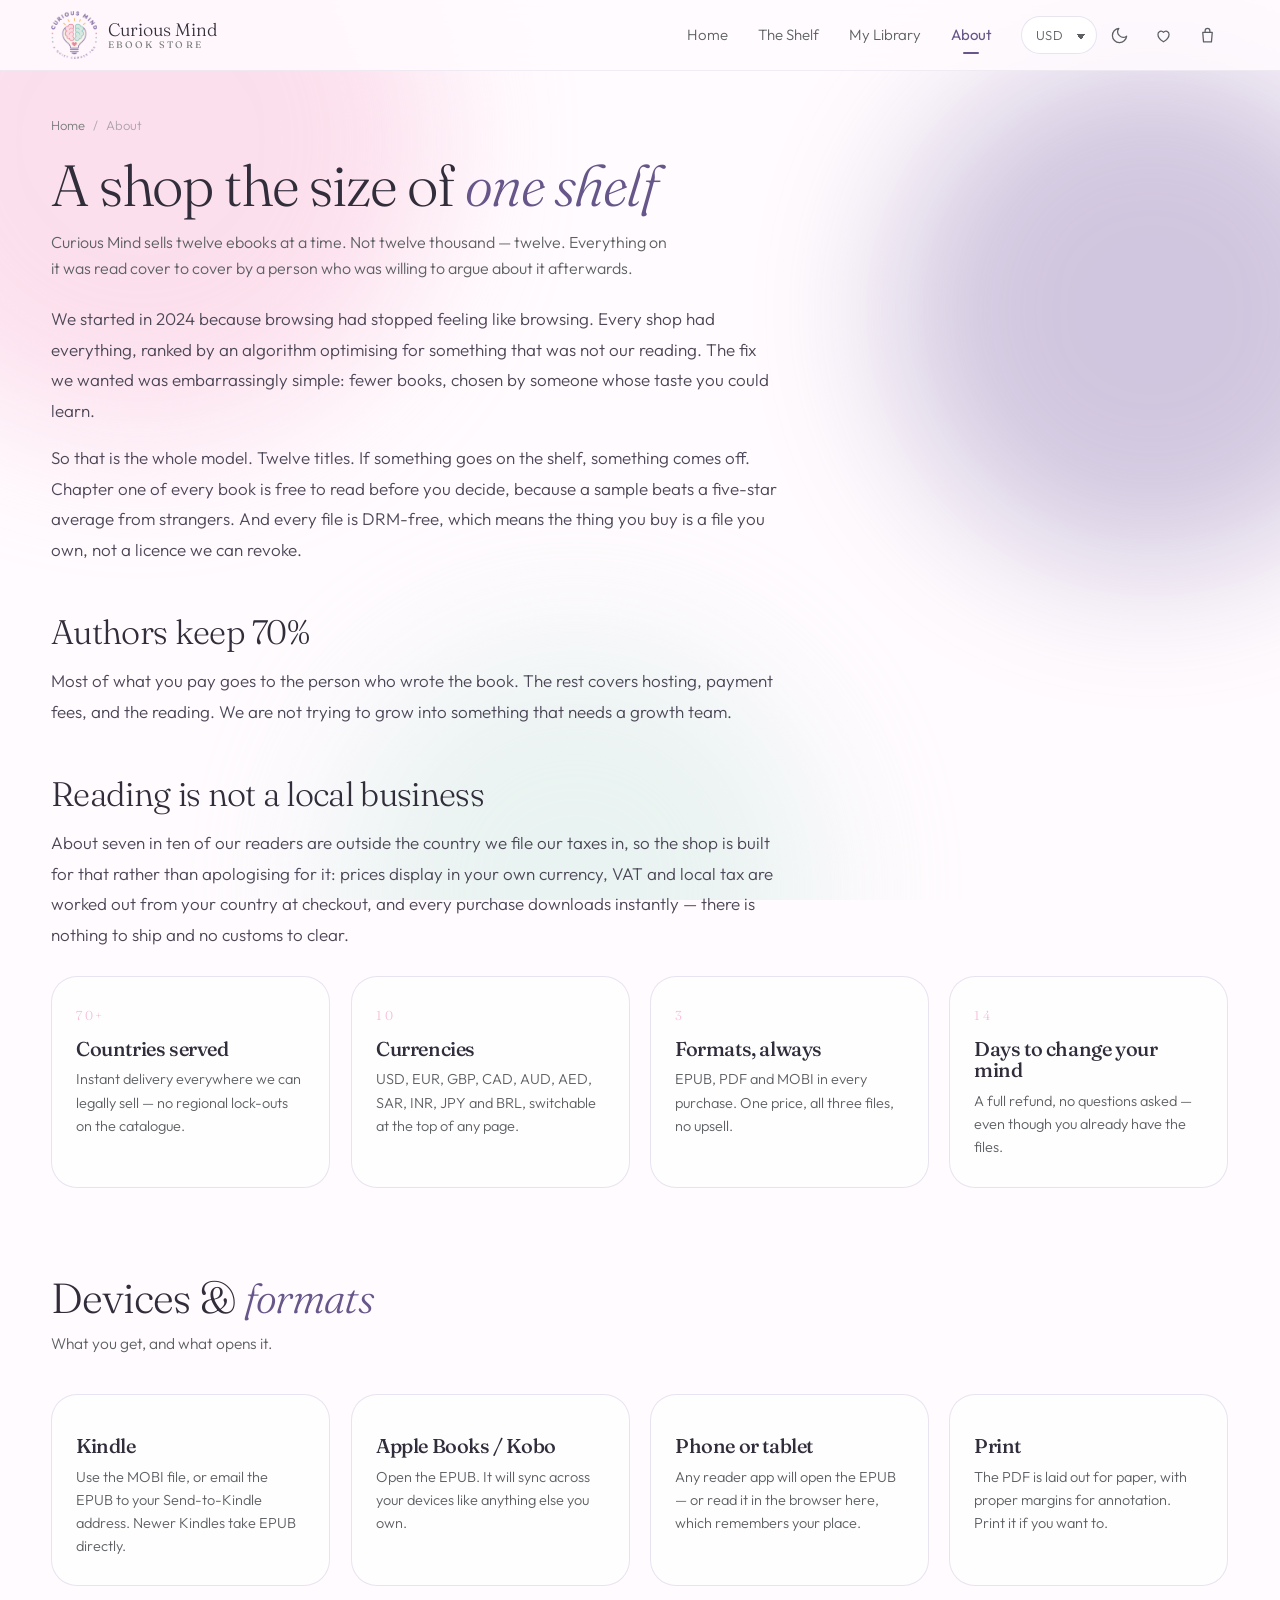
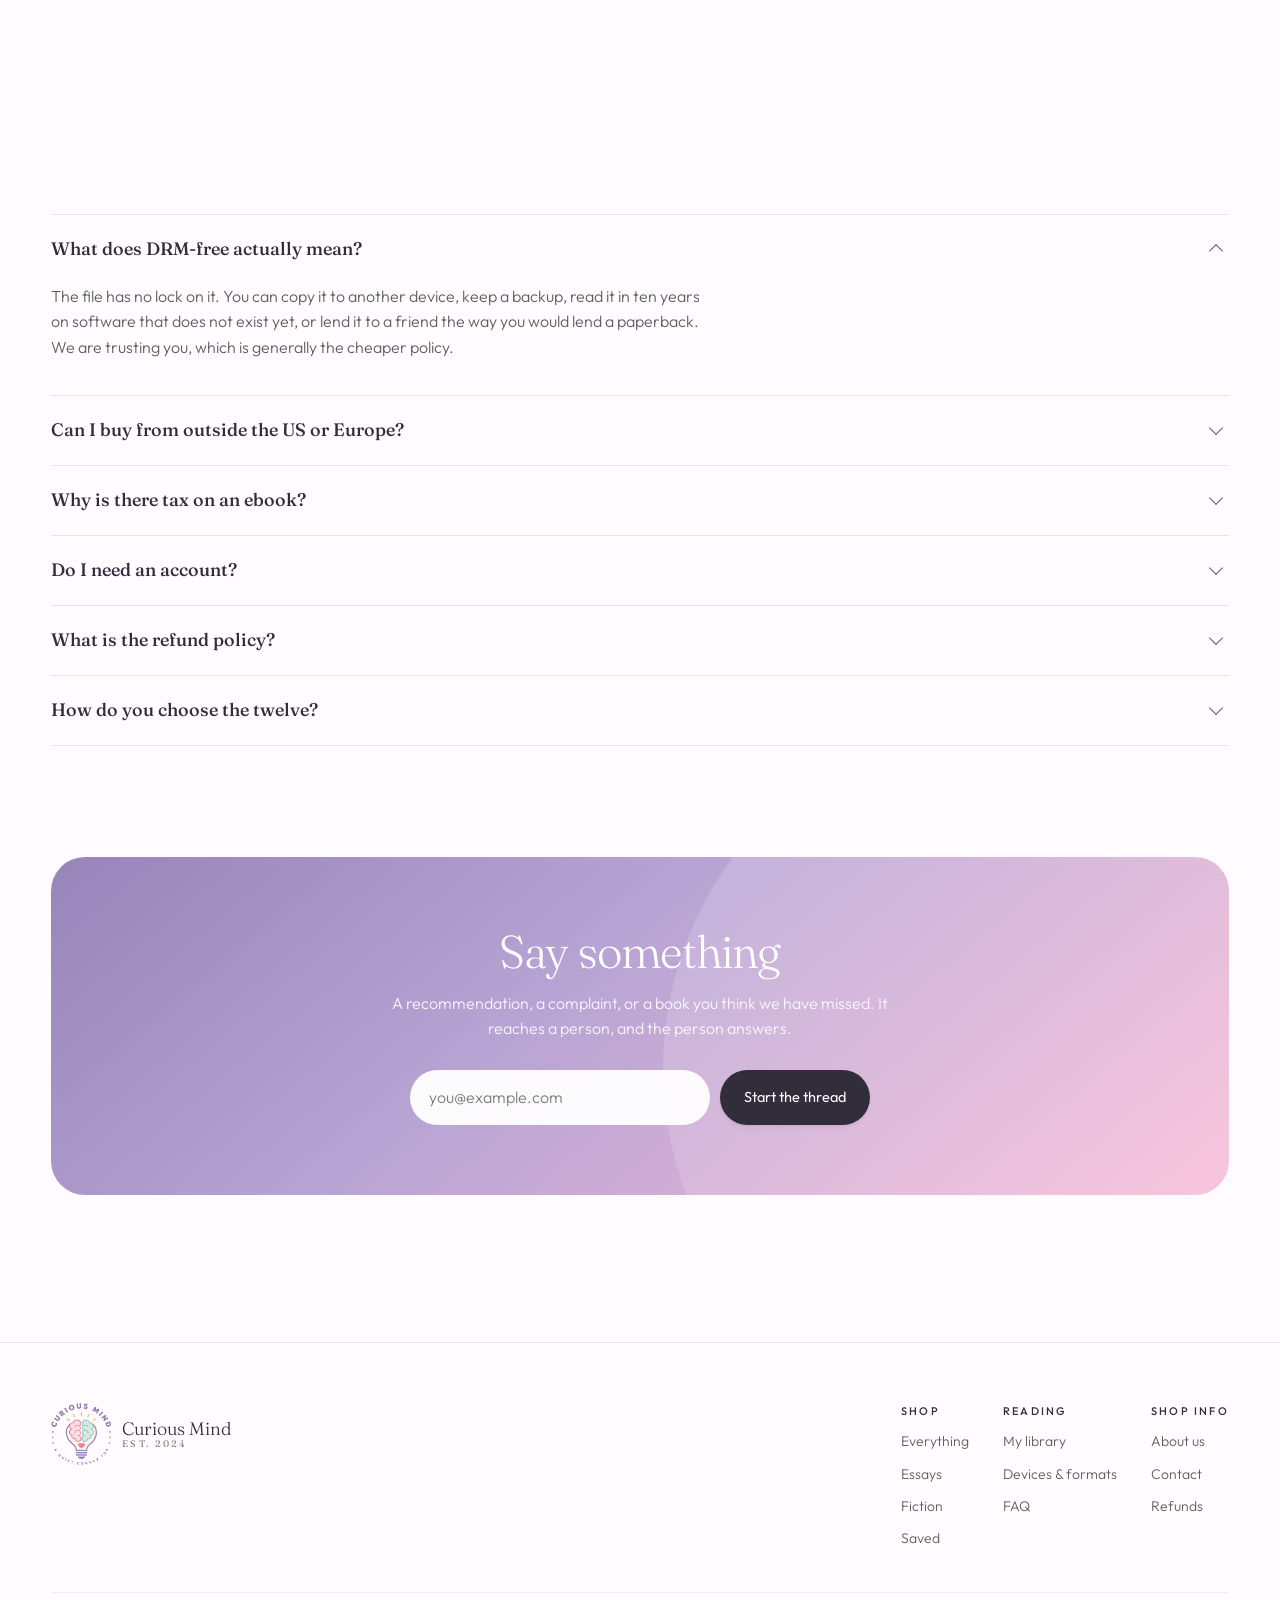
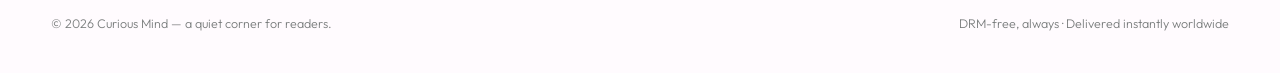
==== about.html @ 765f00ed "Curious Mind — static multi-page ebook store Home 3D hero slider, catalogue with search/filter/sort," ====
<!doctype html>
<html lang="en">
<head>
<meta charset="utf-8">
<meta name="viewport" content="width=device-width, initial-scale=1">
<title>About — Curious Mind</title>
<meta name="description" content="A small ebook shop with strong opinions, shipping DRM-free books to readers in 70+ countries.">
<link rel="icon" href="assets/favicon.ico">
<link rel="preconnect" href="https://fonts.googleapis.com">
<link rel="preconnect" href="https://fonts.gstatic.com" crossorigin>
<link href="https://fonts.googleapis.com/css2?family=Fraunces:ital,opsz,wght@0,9..144,300;0,9..144,500;0,9..144,700;1,9..144,300;1,9..144,500&family=Outfit:wght@300;400;500;600&display=swap" rel="stylesheet">
<link rel="stylesheet" href="assets/site.css">
<link rel="stylesheet" href="assets/pages.css">
</head>
<body>
<a class="skip" href="#main">Skip to content</a>

<main id="main" class="shell">
  <div class="pagehead">
    <nav class="crumbs" aria-label="Breadcrumb"><a href="index.html">Home</a><span>/</span><span aria-current="page">About</span></nav>
    <h1>A shop the size of <em>one shelf</em></h1>
    <p>Curious Mind sells twelve ebooks at a time. Not twelve thousand — twelve. Everything on it was read cover to cover by a person who was willing to argue about it afterwards.</p>
  </div>

  <div class="prose-page reveal">
    <p>We started in 2024 because browsing had stopped feeling like browsing. Every shop had everything, ranked by an algorithm optimising for something that was not our reading. The fix we wanted was embarrassingly simple: fewer books, chosen by someone whose taste you could learn.</p>
    <p>So that is the whole model. Twelve titles. If something goes on the shelf, something comes off. Chapter one of every book is free to read before you decide, because a sample beats a five-star average from strangers. And every file is DRM-free, which means the thing you buy is a file you own, not a licence we can revoke.</p>

    <h2>Authors keep 70%</h2>
    <p>Most of what you pay goes to the person who wrote the book. The rest covers hosting, payment fees, and the reading. We are not trying to grow into something that needs a growth team.</p>

    <h2 id="worldwide">Reading is not a local business</h2>
    <p>About seven in ten of our readers are outside the country we file our taxes in, so the shop is built for that rather than apologising for it: prices display in your own currency, VAT and local tax are worked out from your country at checkout, and every purchase downloads instantly — there is nothing to ship and no customs to clear.</p>
  </div>

  <div class="worldgrid">
    <div class="tile reveal"><div class="n">70+</div><h3>Countries served</h3><p>Instant delivery everywhere we can legally sell — no regional lock-outs on the catalogue.</p></div>
    <div class="tile reveal"><div class="n">10</div><h3>Currencies</h3><p>USD, EUR, GBP, CAD, AUD, AED, SAR, INR, JPY and BRL, switchable at the top of any page.</p></div>
    <div class="tile reveal"><div class="n">3</div><h3>Formats, always</h3><p>EPUB, PDF and MOBI in every purchase. One price, all three files, no upsell.</p></div>
    <div class="tile reveal"><div class="n">14</div><h3>Days to change your mind</h3><p>A full refund, no questions asked — even though you already have the files.</p></div>
  </div>

  <section class="section" id="formats">
    <div class="shead reveal"><div><h2>Devices &amp; <em>formats</em></h2>
      <p>What you get, and what opens it.</p></div></div>
    <div class="grid-tiles">
      <div class="tile reveal"><h3>Kindle</h3><p>Use the MOBI file, or email the EPUB to your Send-to-Kindle address. Newer Kindles take EPUB directly.</p></div>
      <div class="tile reveal"><h3>Apple Books / Kobo</h3><p>Open the EPUB. It will sync across your devices like anything else you own.</p></div>
      <div class="tile reveal"><h3>Phone or tablet</h3><p>Any reader app will open the EPUB — or read it in the browser here, which remembers your place.</p></div>
      <div class="tile reveal"><h3>Print</h3><p>The PDF is laid out for paper, with proper margins for annotation. Print it if you want to.</p></div>
    </div>
  </section>

  <section class="section-sm" id="faq">
    <div class="shead reveal"><div><h2>Questions we actually <em>get</em></h2></div></div>
    <div class="faq reveal">
      <details open><summary>What does DRM-free actually mean?</summary><div class="ans">
        <p>The file has no lock on it. You can copy it to another device, keep a backup, read it in ten years on software that does not exist yet, or lend it to a friend the way you would lend a paperback. We are trusting you, which is generally the cheaper policy.</p></div></details>
      <details><summary>Can I buy from outside the US or Europe?</summary><div class="ans">
        <p>Yes — we sell to readers in more than seventy countries. Choose your country at checkout and the price, the currency and the tax adjust. Cards, PayPal and bank transfer are all accepted, and delivery is instant everywhere because there is nothing physical to send.</p></div></details>
      <details><summary>Why is there tax on an ebook?</summary><div class="ans">
        <p>Most countries treat digital goods as taxable where the buyer lives rather than where the seller does. We show the rate for your country on the summary before you pay, rather than surprising you with it at the end. If you are an EU business with a valid VAT ID you can enter it and the tax is reversed.</p></div></details>
      <details><summary>Do I need an account?</summary><div class="ans">
        <p>No. Your bag, your saved list and your library live in your own browser, and the files are emailed to you. There is no password to forget and no profile for us to lose.</p></div></details>
      <details><summary>What is the refund policy?</summary><div class="ans">
        <p>Fourteen days, no questions, even though you already have the files. If a book was not for you, it was not for you. Write to us and it is done the same week.</p></div></details>
      <details><summary>How do you choose the twelve?</summary><div class="ans">
        <p>One question: does it still move six months later, without the mood you were in when you found it? Most books do not survive that. The ones that do go on the shelf until something better arrives.</p></div></details>
    </div>
  </section>

  <section class="section-sm" id="contact">
    <div class="cta-band reveal">
      <span class="orb" aria-hidden="true"></span>
      <h2>Say something</h2>
      <p>A recommendation, a complaint, or a book you think we have missed. It reaches a person, and the person answers.</p>
      <form class="inline-form" id="contactForm" novalidate>
        <label class="sr" for="c-email">Your email</label>
        <input class="input" id="c-email" type="email" placeholder="you@example.com" required>
        <button class="btn btn-primary" type="submit">Start the thread</button>
      </form>
    </div>
  </section>
</main>

<script src="assets/data.js"></script>
<script src="assets/app.js"></script>
<script>
CM.boot(function(){
  CM.$("#contactForm").addEventListener("submit",function(e){
    e.preventDefault();
    var i=CM.$("#c-email");
    if(!i.checkValidity()){ i.classList.add("bad"); i.focus(); return; }
    i.classList.remove("bad");
    var b=this.querySelector("button");
    b.textContent="We'll reply ✦"; b.disabled=true; i.disabled=true;
    CM.toast("Thanks — we answer everything within two working days.");
  });
});
</script>
</body>
</html>
---- assets/site.css ----
/* ==========================================================================
   Curious Mind — design system
   Palette: #9785B9 #F8BBD7 #BDBDBD #FFFBFE #7A7D7D
   Text tones are darkened derivatives of the palette so body copy clears
   WCAG AA; the exact palette values carry borders, fills and large type.
   ========================================================================== */

:root{
  /* palette */
  --violet:#9785B9;
  --blush:#F8BBD7;
  --ash:#BDBDBD;
  --paper:#FFFBFE;
  --slate:#7A7D7D;

  /* derived */
  --violet-deep:#66568a;
  --violet-soft:#f1ecf7;
  --blush-soft:#fdf1f6;
  --ink:#312d3b;
  --ink-2:#4c4757;
  --muted:#5d6063;
  --faint:#7A7D7D;
  --surface:#ffffff;
  --surface-2:#faf7fb;
  --line:rgba(151,133,185,.22);
  --line-2:rgba(151,133,185,.14);
  --ok:#3f7f74;
  --warn:#b4603f;

  --shadow-sm:0 1px 2px rgba(49,45,59,.06),0 4px 12px -6px rgba(49,45,59,.14);
  --shadow-md:0 2px 4px rgba(49,45,59,.06),0 18px 36px -20px rgba(49,45,59,.30);
  --shadow-lg:0 3px 6px rgba(49,45,59,.08),0 40px 70px -34px rgba(49,45,59,.44);
  --shadow-cover:0 2px 4px rgba(49,45,59,.10),0 26px 50px -18px rgba(49,45,59,.42);

  --r-xs:8px; --r-sm:12px; --r:18px; --r-lg:26px; --r-xl:34px; --r-pill:999px;
  --ease:cubic-bezier(.22,1,.36,1);
  --ease-out:cubic-bezier(.16,1,.3,1);
  --shell:min(1180px,92vw);
  --header-h:70px;
}

html[data-theme="dark"]{
  --paper:#15131c;
  --surface:#1d1a26;
  --surface-2:#232030;
  --ink:#f3effa;
  --ink-2:#ded7ea;
  --muted:#a8a2b8;
  --faint:#8f8a9c;
  --violet:#b6a4d8;
  --violet-deep:#c9b9e6;
  --violet-soft:#2a2438;
  --blush:#eeaecd;
  --blush-soft:#2f2430;
  --ash:#57525f;
  --line:rgba(182,164,216,.20);
  --line-2:rgba(182,164,216,.12);
  --shadow-sm:0 1px 2px rgba(0,0,0,.4),0 4px 12px -6px rgba(0,0,0,.5);
  --shadow-md:0 2px 4px rgba(0,0,0,.4),0 18px 36px -20px rgba(0,0,0,.7);
  --shadow-lg:0 3px 6px rgba(0,0,0,.45),0 40px 70px -34px rgba(0,0,0,.8);
  --shadow-cover:0 2px 4px rgba(0,0,0,.5),0 26px 50px -18px rgba(0,0,0,.75);
}

/* ---------- base ---------- */
*{box-sizing:border-box}
html,body{margin:0;padding:0}
html{scroll-behavior:smooth}
body{
  background:var(--paper);
  color:var(--ink);
  font-family:'Outfit',system-ui,-apple-system,'Segoe UI',sans-serif;
  font-weight:300;
  font-size:16px;
  line-height:1.6;
  -webkit-font-smoothing:antialiased;
  overflow-x:hidden;
  transition:background .4s var(--ease),color .4s var(--ease);
}
h1,h2,h3,h4,.serif{
  font-family:'Fraunces','Iowan Old Style',Georgia,serif;
  font-weight:500;letter-spacing:-.02em;line-height:1.08;margin:0;color:var(--ink);
}
p{margin:0 0 1em}
a{color:inherit;text-decoration:none}
img{max-width:100%;display:block}
button{font:inherit;color:inherit;background:none;border:0;cursor:pointer}
input,select,textarea{font:inherit;color:inherit}
hr{border:0;border-top:1px solid var(--line);margin:0}
:focus-visible{outline:2px solid var(--violet-deep);outline-offset:3px;border-radius:4px}
::selection{background:var(--blush);color:var(--ink)}

.shell{width:var(--shell);margin-inline:auto}
.skip{position:absolute;left:-9999px;top:0;z-index:999;padding:12px 18px;background:var(--ink);color:var(--paper);border-radius:0 0 var(--r-sm) 0}
.skip:focus{left:0}
.sr{position:absolute;width:1px;height:1px;padding:0;margin:-1px;overflow:hidden;clip:rect(0 0 0 0);white-space:nowrap;border:0}

/* ---------- ambient ---------- */
.aura{position:fixed;inset:0;z-index:-2;overflow:hidden;pointer-events:none}
.aura b{position:absolute;display:block;border-radius:50%;filter:blur(72px);opacity:.45;will-change:transform}
html[data-theme="dark"] .aura b{opacity:.20}
.aura .a1{width:46vw;height:46vw;left:-12vw;top:-12vw;background:var(--blush)}
.aura .a2{width:40vw;height:40vw;right:-10vw;top:6vh;background:var(--violet)}
.aura .a3{width:38vw;height:38vw;left:26vw;bottom:-18vw;background:#cfe9e2}
html[data-theme="dark"] .aura .a3{background:#3b6f66}
.grain{position:fixed;inset:0;z-index:-1;pointer-events:none;opacity:.32;
  background-image:radial-gradient(rgba(122,125,125,.2) .6px,transparent .7px);
  background-size:4px 4px;mix-blend-mode:multiply}
html[data-theme="dark"] .grain{opacity:.5;mix-blend-mode:screen;
  background-image:radial-gradient(rgba(255,255,255,.05) .6px,transparent .7px)}

/* ---------- header ---------- */
.site-header{position:sticky;top:0;z-index:80;backdrop-filter:blur(16px);
  background:color-mix(in srgb,var(--paper) 86%,transparent);
  border-bottom:1px solid var(--line-2);transition:box-shadow .3s,border-color .3s}
.site-header.stuck{box-shadow:var(--shadow-sm);border-color:var(--line)}
.hbar{display:flex;align-items:center;gap:10px;height:var(--header-h)}
.brand{display:flex;align-items:center;gap:11px;margin-right:auto;min-width:0}
.brand img{width:46px;height:auto}
.brand .bn{font-family:'Fraunces',serif;font-size:18px;line-height:1.1;white-space:nowrap}
.brand .bs{display:block;font-size:9.5px;letter-spacing:.24em;text-transform:uppercase;color:var(--faint);font-weight:400}
.mainnav{display:flex;align-items:center;gap:4px}
.mainnav a{position:relative;padding:9px 13px;border-radius:var(--r-pill);font-size:15px;color:var(--muted);
  transition:color .3s var(--ease),background .3s var(--ease)}
.mainnav a:hover{color:var(--ink);background:var(--violet-soft)}
.mainnav a[aria-current="page"]{color:var(--violet-deep);font-weight:400}
.mainnav a[aria-current="page"]::after{content:"";position:absolute;left:50%;bottom:2px;width:16px;height:2px;
  border-radius:2px;background:var(--violet-deep);transform:translateX(-50%)}
.hicons{display:flex;align-items:center;gap:2px;margin-left:6px}
.iconbtn{position:relative;width:42px;height:42px;border-radius:50%;display:grid;place-items:center;color:var(--muted);
  transition:background .3s var(--ease),color .3s var(--ease),transform .3s var(--ease)}
.iconbtn:hover{background:var(--violet-soft);color:var(--ink)}
.iconbtn:active{transform:scale(.93)}
.iconbtn svg{width:19px;height:19px;fill:none;stroke:currentColor;stroke-width:1.6;stroke-linecap:round;stroke-linejoin:round}
.badge{position:absolute;top:4px;right:3px;min-width:17px;height:17px;padding:0 4px;border-radius:var(--r-pill);
  background:var(--violet-deep);color:#fff;font-size:10.5px;font-weight:500;display:none;place-items:center;line-height:1}
html[data-theme="dark"] .badge{color:#1b1725}
.badge.on{display:grid}
.badge.pop{animation:pop .45s var(--ease)}
@keyframes pop{0%{transform:scale(.4)}60%{transform:scale(1.25)}100%{transform:scale(1)}}
.burger{display:none}
@media(max-width:880px){
  .mainnav{display:none}
  .burger{display:grid}
}

/* mobile drawer */
.drawer{position:fixed;inset:0;z-index:95;visibility:hidden}
.drawer.on{visibility:visible}
.drawer .dscrim{position:absolute;inset:0;background:rgba(30,26,40,.45);backdrop-filter:blur(4px);opacity:0;transition:opacity .4s var(--ease)}
.drawer.on .dscrim{opacity:1}
.dpanel{position:absolute;right:0;top:0;bottom:0;width:min(320px,86vw);background:var(--surface);
  box-shadow:var(--shadow-lg);transform:translateX(100%);transition:transform .45s var(--ease);
  padding:22px;display:flex;flex-direction:column;gap:6px}
.drawer.on .dpanel{transform:none}
.dpanel .dhead{display:flex;align-items:center;justify-content:space-between;margin-bottom:14px}
.dpanel a{padding:14px 12px;border-radius:var(--r-sm);font-size:17px;color:var(--ink);transition:background .25s}
.dpanel a:hover,.dpanel a[aria-current="page"]{background:var(--violet-soft)}
.dpanel .dfoot{margin-top:auto;padding-top:18px;border-top:1px solid var(--line);color:var(--faint);font-size:13px}

/* ---------- buttons ---------- */
.btn{display:inline-flex;align-items:center;justify-content:center;gap:9px;padding:13px 24px;border-radius:var(--r-pill);
  font-size:14.5px;font-weight:400;line-height:1;cursor:pointer;white-space:nowrap;
  transition:transform .35s var(--ease),background .3s var(--ease),color .3s var(--ease),border-color .3s var(--ease),box-shadow .3s var(--ease)}
.btn svg{width:17px;height:17px;fill:none;stroke:currentColor;stroke-width:1.7;stroke-linecap:round;stroke-linejoin:round;flex:0 0 auto}
.btn:hover{transform:translateY(-2px)}
.btn:active{transform:translateY(0)}
.btn-primary{background:var(--ink);color:var(--paper);box-shadow:var(--shadow-sm)}
.btn-primary:hover{background:var(--violet-deep);box-shadow:var(--shadow-md)}
html[data-theme="dark"] .btn-primary{background:var(--violet-deep);color:#1a1622}
html[data-theme="dark"] .btn-primary:hover{background:var(--blush)}
.btn-ghost{border:1.5px solid var(--ink);color:var(--ink)}
.btn-ghost:hover{background:var(--ink);color:var(--paper)}
html[data-theme="dark"] .btn-ghost{border-color:var(--ink-2)}
html[data-theme="dark"] .btn-ghost:hover{background:var(--ink-2);color:var(--paper)}
.btn-quiet{border:1.5px solid var(--line);color:var(--muted);background:var(--surface)}
.btn-quiet:hover{border-color:var(--violet);color:var(--ink)}
.btn-sm{padding:9px 17px;font-size:13.5px}
.btn-lg{padding:16px 30px;font-size:16px}
.btn-block{width:100%}
.btn[disabled],.btn[aria-disabled="true"]{opacity:.5;pointer-events:none}
.btn.is-done{background:var(--ok);color:#fff}

.linky{color:var(--violet-deep);border-bottom:1px solid color-mix(in srgb,var(--violet) 50%,transparent);
  padding-bottom:1px;transition:border-color .3s,color .3s}
.linky:hover{border-color:var(--violet-deep)}

/* ---------- bits ---------- */
.eyebrow{display:inline-flex;align-items:center;gap:10px;font-size:11px;letter-spacing:.26em;
  text-transform:uppercase;color:var(--faint);font-weight:400}
.eyebrow i{width:24px;height:1px;background:var(--ash);display:block}
.kicker{font-size:11px;letter-spacing:.24em;text-transform:uppercase;color:var(--violet-deep);font-weight:400}
.chip{display:inline-flex;align-items:center;gap:7px;padding:8px 15px;border-radius:var(--r-pill);
  border:1px solid var(--line);color:var(--muted);font-size:13.5px;background:var(--surface);
  transition:.3s var(--ease);white-space:nowrap}
.chip:hover{border-color:var(--violet);color:var(--ink)}
.chip[aria-pressed="true"]{background:var(--ink);border-color:var(--ink);color:var(--paper)}
html[data-theme="dark"] .chip[aria-pressed="true"]{background:var(--violet-deep);color:#1a1622;border-color:var(--violet-deep)}
.pricetag{font-family:'Fraunces',serif;font-size:20px;font-weight:500}
.rule{width:52px;height:1px;background:var(--ash);margin:38px auto}
.stars{display:inline-flex;gap:2px;color:var(--violet)}
.stars svg{width:14px;height:14px;fill:currentColor;stroke:none}
.stars .off{opacity:.28}

.field{display:flex;flex-direction:column;gap:7px}
.field label{font-size:12.5px;letter-spacing:.1em;text-transform:uppercase;color:var(--faint)}
.input{padding:14px 18px;border-radius:var(--r-pill);border:1.5px solid var(--line);background:var(--surface);
  color:var(--ink);transition:border-color .3s,box-shadow .3s;width:100%}
.input::placeholder{color:var(--faint)}
.input:focus{outline:none;border-color:var(--violet);box-shadow:0 0 0 4px color-mix(in srgb,var(--violet) 18%,transparent)}
.input.bad{border-color:var(--warn)}
.err{color:var(--warn);font-size:13px;min-height:18px}
select.input{appearance:none;cursor:pointer;padding-right:42px;
  background-image:linear-gradient(45deg,transparent 50%,currentColor 50%),linear-gradient(135deg,currentColor 50%,transparent 50%);
  background-position:calc(100% - 21px) 55%,calc(100% - 15px) 55%;background-size:6px 6px,6px 6px;background-repeat:no-repeat}

/* ---------- covers ---------- */
.cover{position:relative;aspect-ratio:2/3;border-radius:6px 14px 14px 6px;overflow:hidden;
  box-shadow:var(--shadow-cover);background:var(--violet);isolation:isolate}
.cover .spine{position:absolute;left:0;top:0;bottom:0;width:12px;z-index:3;
  background:linear-gradient(90deg,rgba(0,0,0,.32),rgba(0,0,0,.06) 55%,rgba(255,255,255,.2))}
.cover .gloss{position:absolute;inset:0;z-index:4;pointer-events:none;opacity:0;transition:opacity .6s var(--ease);
  background:linear-gradient(105deg,rgba(255,255,255,.4) 0%,rgba(255,255,255,0) 34%,rgba(255,255,255,0) 66%,rgba(255,255,255,.16) 100%)}
.cover svg.art{position:absolute;inset:0;width:100%;height:100%;display:block}
.cover .ctx{position:absolute;inset:0;z-index:5;padding:9% 8% 7% 11%;display:flex;flex-direction:column;gap:.5em}
.cover .ctx .by{font-size:clamp(8px,2.4cqw,10px);letter-spacing:.2em;text-transform:uppercase;color:rgba(255,255,255,.86)}
.cover .ctx h3{font-size:clamp(14px,7.4cqw,23px);line-height:1.06;color:#fff;text-shadow:0 1px 14px rgba(0,0,0,.2)}
.cover .ctx .mark{margin-top:auto;font-family:'Fraunces',serif;font-size:clamp(7px,2.5cqw,10.5px);
  letter-spacing:.24em;text-transform:uppercase;color:rgba(255,255,255,.72)}
.cover-link{display:block;container-type:inline-size;border-radius:6px 14px 14px 6px;
  transition:transform .5s var(--ease)}
.cover-link:hover .gloss{opacity:1}

/* ---------- book card (grid) ---------- */
.bookcard{display:flex;flex-direction:column;position:relative}
.bookcard .cover-link{transition:transform .5s var(--ease),box-shadow .5s var(--ease)}
.bookcard:hover .cover-link{transform:translateY(-8px) rotate(-.6deg)}
.bookcard .bc-body{padding:16px 2px 0}
.bookcard h3{font-size:18px;line-height:1.2;margin:0 0 4px}
.bookcard .auth{font-size:13.5px;color:var(--muted);margin:0}
.bookcard .bc-foot{display:flex;align-items:center;gap:10px;margin-top:12px}
.bookcard .bc-foot .pricetag{margin-right:auto;font-size:17px}
.savebtn{width:36px;height:36px;border-radius:50%;border:1px solid var(--line);display:grid;place-items:center;
  color:var(--muted);transition:.3s var(--ease);background:var(--surface);flex:0 0 auto}
.savebtn svg{width:16px;height:16px;fill:none;stroke:currentColor;stroke-width:1.6}
.savebtn:hover{border-color:var(--blush);color:var(--ink)}
.savebtn[aria-pressed="true"]{background:var(--blush);border-color:var(--blush);color:#7c3f5c}
.savebtn[aria-pressed="true"] svg{fill:currentColor}
.ribbon{position:absolute;top:10px;right:-6px;z-index:6;background:var(--ink);color:var(--paper);
  font-size:10px;letter-spacing:.16em;text-transform:uppercase;padding:5px 10px;border-radius:3px;box-shadow:var(--shadow-sm)}
html[data-theme="dark"] .ribbon{background:var(--violet-deep);color:#1a1622}

.grid-books{display:grid;grid-template-columns:repeat(auto-fill,minmax(190px,1fr));gap:34px 26px}
@media(max-width:520px){.grid-books{grid-template-columns:repeat(2,1fr);gap:26px 16px}}

/* ---------- sections ---------- */
.section{padding:88px 0}
.section-sm{padding:56px 0}
.shead{display:flex;align-items:flex-end;justify-content:space-between;gap:26px;margin-bottom:38px;flex-wrap:wrap}
.shead h2{font-size:clamp(26px,3.6vw,42px);font-weight:300}
.shead h2 em{font-style:italic;color:var(--violet-deep)}
.shead p{margin:10px 0 0;color:var(--muted);max-width:46ch;font-size:15.5px}
.pagehead{padding:44px 0 22px}
.pagehead h1{font-size:clamp(32px,5vw,58px);font-weight:300}
.pagehead h1 em{font-style:italic;color:var(--violet-deep)}
.pagehead p{margin:14px 0 0;color:var(--muted);max-width:56ch}
.crumbs{display:flex;gap:8px;align-items:center;font-size:13px;color:var(--faint);margin-bottom:18px;flex-wrap:wrap}
.crumbs a:hover{color:var(--ink)}
.crumbs span{opacity:.6}

.tile{padding:28px 24px;border-radius:var(--r-lg);background:color-mix(in srgb,var(--surface) 70%,transparent);
  border:1px solid var(--line);transition:.5s var(--ease)}
.tile:hover{transform:translateY(-6px);border-color:var(--violet);background:var(--surface);box-shadow:var(--shadow-md)}
.tile .n{font-family:'Fraunces',serif;font-size:13px;color:var(--blush);letter-spacing:.2em}
html[data-theme="dark"] .tile .n{color:var(--violet)}
.tile h3{margin:12px 0 8px;font-size:20px}
.tile p{margin:0;color:var(--muted);font-size:14.5px}
.grid-tiles{display:grid;grid-template-columns:repeat(auto-fit,minmax(230px,1fr));gap:20px}

.cta-band{border-radius:var(--r-xl);padding:clamp(38px,6vw,70px);text-align:center;position:relative;overflow:hidden;
  background:linear-gradient(140deg,var(--violet) 0%,#b7a4d4 42%,var(--blush) 100%);color:#fff}
html[data-theme="dark"] .cta-band{background:linear-gradient(140deg,#4b3f6b 0%,#6a5b8a 45%,#8f5f7c 100%)}
.cta-band .orb{position:absolute;inset:-42% -12% auto auto;width:60%;aspect-ratio:1;border-radius:50%;background:rgba(255,255,255,.15)}
.cta-band h2{font-size:clamp(26px,4.2vw,46px);font-weight:300;position:relative;color:#fff}
.cta-band p{margin:14px auto 28px;max-width:46ch;color:rgba(255,255,255,.9);position:relative}
.inline-form{display:flex;gap:10px;max-width:460px;margin-inline:auto;position:relative;flex-wrap:wrap;justify-content:center}
.inline-form .input{flex:1 1 220px;border-color:transparent;background:rgba(255,255,255,.95);color:#312d3b}
.inline-form .input:focus{box-shadow:0 0 0 4px rgba(255,255,255,.45)}

.quote-block{text-align:center;padding:92px 0}
.quote-block blockquote{margin:0 auto;max-width:20ch;font-family:'Fraunces',serif;font-weight:300;font-style:italic;
  font-size:clamp(26px,4.4vw,50px);line-height:1.16}
.quote-block cite{display:block;margin-top:24px;font-style:normal;font-size:12px;letter-spacing:.22em;
  text-transform:uppercase;color:var(--faint)}

/* marquee */
.marq{padding:15px 0;border-block:1px solid var(--line);overflow:hidden;
  -webkit-mask-image:linear-gradient(90deg,transparent,#000 12%,#000 88%,transparent);
  mask-image:linear-gradient(90deg,transparent,#000 12%,#000 88%,transparent)}
.marq ul{display:flex;gap:42px;list-style:none;margin:0;padding:0;width:max-content;animation:marq 36s linear infinite}
.marq li{font-family:'Fraunces',serif;font-size:clamp(19px,2.5vw,29px);color:var(--faint);white-space:nowrap;
  display:flex;align-items:center;gap:42px}
.marq li::after{content:"\2726";font-size:.5em;color:var(--blush)}
@keyframes marq{to{transform:translateX(-50%)}}

/* empty state */
.empty{text-align:center;padding:70px 20px;border:1px dashed var(--line);border-radius:var(--r-lg);background:var(--surface-2)}
.empty img{width:86px;margin:0 auto 18px;opacity:.85}
.empty h3{font-size:22px;margin-bottom:8px}
.empty p{color:var(--muted);max-width:40ch;margin:0 auto 22px}

/* ---------- toast ---------- */
.toasts{position:fixed;right:18px;bottom:18px;z-index:120;display:flex;flex-direction:column;gap:10px;
  align-items:flex-end;pointer-events:none}
.toast{display:flex;align-items:center;gap:11px;padding:13px 18px;border-radius:var(--r-pill);
  background:var(--ink);color:var(--paper);box-shadow:var(--shadow-lg);font-size:14px;
  transform:translateY(14px) scale(.96);opacity:0;transition:.45s var(--ease);pointer-events:auto;max-width:min(92vw,380px)}
html[data-theme="dark"] .toast{background:var(--surface-2);color:var(--ink);border:1px solid var(--line)}
.toast.in{transform:none;opacity:1}
.toast svg{width:17px;height:17px;fill:none;stroke:currentColor;stroke-width:1.8;stroke-linecap:round;stroke-linejoin:round;flex:0 0 auto}
.toast a{text-decoration:underline;text-underline-offset:3px}
@media(max-width:520px){.toasts{left:14px;right:14px;align-items:stretch}}

/* ---------- footer ---------- */
.site-footer{padding:60px 0 40px;border-top:1px solid var(--line);margin-top:90px}
.fgrid{display:flex;flex-wrap:wrap;gap:34px;justify-content:space-between;align-items:flex-start}
.fgrid .brand img{width:60px}
.site-footer nav{display:flex;flex-direction:column;gap:10px}
.site-footer nav b{font-size:11px;letter-spacing:.2em;text-transform:uppercase;font-weight:500}
.site-footer nav a{font-size:14px;color:var(--muted)}
.site-footer nav a:hover{color:var(--violet-deep)}
.legal{margin-top:42px;padding-top:20px;border-top:1px solid var(--line-2);font-size:12.5px;color:var(--faint);
  display:flex;justify-content:space-between;flex-wrap:wrap;gap:10px}

/* ---------- scroll effects ---------- */
.scrollbar-fx{position:fixed;left:0;top:0;height:3px;width:100%;z-index:200;transform:scaleX(0);
  transform-origin:0 50%;background:linear-gradient(90deg,var(--violet),var(--blush));
  pointer-events:none;transition:transform .1s linear}

[data-fx]{
  opacity:0;will-change:transform,opacity;
  transition:opacity .85s var(--ease) var(--fx-d,0ms),
             transform .85s var(--ease-out) var(--fx-d,0ms),
             filter .85s var(--ease) var(--fx-d,0ms);
}
[data-fx="up"]     {transform:translate3d(0,38px,0)}
[data-fx="down"]   {transform:translate3d(0,-38px,0)}
[data-fx="left"]   {transform:translate3d(-46px,0,0)}
[data-fx="right"]  {transform:translate3d(46px,0,0)}
[data-fx="scale"]  {transform:scale(.93)}
[data-fx="rise"]   {transform:translate3d(0,54px,0) scale(.965)}
[data-fx="fade"]   {transform:none}
[data-fx].fx-in{opacity:1;transform:none;filter:none}

/* parallax: the engine writes --par, the element decides what to do with it */
[data-par]{transform:translate3d(0,var(--par,0px),0);will-change:transform}
[data-par][data-fx].fx-in{transform:translate3d(0,var(--par,0px),0)}

/* legacy */
.reveal{opacity:0}
.reveal.fx-in,.reveal.in{opacity:1}

@media (prefers-reduced-motion:reduce){
  *,*::before,*::after{animation-duration:.01ms!important;animation-iteration-count:1!important;
    transition-duration:.01ms!important;scroll-behavior:auto!important}
  .reveal,[data-fx]{opacity:1!important;transform:none!important}
  .scrollbar-fx{display:none}
}
---- assets/pages.css ----
/* Curious Mind — page-level components (loaded after site.css) */

/* currency select in the header */
.cursel{appearance:none;cursor:pointer;border:1px solid var(--line);background:var(--surface);color:var(--muted);
  border-radius:var(--r-pill);padding:8px 30px 8px 14px;font-size:13px;letter-spacing:.04em;
  background-image:linear-gradient(45deg,transparent 50%,currentColor 50%),linear-gradient(135deg,currentColor 50%,transparent 50%);
  background-position:calc(100% - 15px) 55%,calc(100% - 10px) 55%;background-size:5px 5px,5px 5px;background-repeat:no-repeat;
  transition:border-color .3s,color .3s}
.cursel:hover{border-color:var(--violet);color:var(--ink)}
@media(max-width:560px){.curwrap{display:none}}

/* ---------- home: coverflow ---------- */
.hero{padding:30px 0 4px;text-align:center}
.hero h1{font-size:clamp(38px,6.4vw,76px);margin:14px 0 0;font-weight:300}
.hero h1 em{font-style:italic;font-weight:500;color:var(--violet-deep)}
.hero h1 .hl{position:relative;display:inline-block;z-index:0}
.hero h1 .hl::after{content:"";position:absolute;left:-3%;right:-3%;bottom:.09em;height:.32em;background:var(--blush);
  opacity:.6;z-index:-1;border-radius:6px;transform:rotate(-.8deg)}
.hero .lede{max-width:46ch;margin:16px auto 0;color:var(--muted);font-size:clamp(15px,1.5vw,17.5px)}

.stage-wrap{position:relative;margin-top:14px;scroll-margin-top:90px}
.stage{position:relative;z-index:1;height:clamp(380px,48vh,470px);perspective:1500px;perspective-origin:50% 44%;
  cursor:grab;touch-action:pan-y;user-select:none;-webkit-user-select:none}
.stage:focus-visible{outline:2px dashed var(--violet);outline-offset:8px;border-radius:20px}
.stage.dragging{cursor:grabbing}
.track{position:absolute;inset:0;transform-style:preserve-3d;pointer-events:none}
.slide{position:absolute;left:50%;top:50%;width:clamp(196px,20vw,250px);pointer-events:auto;
  transform-style:preserve-3d;will-change:transform,opacity;
  transition:transform .85s var(--ease),opacity .85s var(--ease),filter .85s var(--ease)}
.stage.dragging .slide{transition:none}
.slide .cover-link{display:block}
.slide .cover-link:focus-visible{outline:2px solid var(--violet-deep);outline-offset:6px;border-radius:12px}

.ghostnum{position:absolute;left:50%;top:42%;transform:translate(-50%,-50%);z-index:0;
  font-family:'Fraunces',serif;font-size:clamp(190px,29vw,350px);font-weight:700;line-height:1;
  color:var(--violet);opacity:.1;pointer-events:none;user-select:none}
.arw{position:absolute;top:42%;z-index:20;width:54px;height:54px;border-radius:50%;
  background:color-mix(in srgb,var(--surface) 88%,transparent);border:1px solid var(--line);color:var(--ink);
  display:grid;place-items:center;transform:translateY(-50%);box-shadow:var(--shadow-sm);transition:.4s var(--ease)}
.arw:hover{background:var(--ink);color:var(--paper);border-color:var(--ink)}
html[data-theme="dark"] .arw:hover{background:var(--violet-deep);color:#1a1622}
.arw.prev{left:max(6px,calc(50% - 560px))}
.arw.next{right:max(6px,calc(50% - 560px))}
.arw svg{width:17px;height:17px;fill:none;stroke:currentColor;stroke-width:1.8;stroke-linecap:round;stroke-linejoin:round}
@media(max-width:640px){.arw{width:44px;height:44px}}

.nowmeta{position:relative;z-index:30;text-align:center;margin-top:-62px;padding-bottom:4px}
.nowmeta .swap{display:block;transition:opacity .32s var(--ease),transform .32s var(--ease)}
.nowmeta.turning .swap{opacity:0;transform:translateY(8px)}
.nowmeta .nm-tag{font-size:10.5px;letter-spacing:.22em;text-transform:uppercase;color:var(--violet-deep)}
.nowmeta .nm-title{font-family:'Fraunces',serif;font-size:23px;font-weight:500;margin:6px 0 3px;letter-spacing:-.02em}
.nowmeta .nm-sub{font-size:13.5px;color:var(--muted);margin:0}
.nowmeta .nm-acts{display:flex;gap:10px;justify-content:center;flex-wrap:wrap;margin-top:15px}
.dots{display:flex;gap:10px;justify-content:center;align-items:center;margin-top:22px}
.dots button{width:9px;height:9px;border-radius:50%;background:var(--ash);opacity:.55;transition:.5s var(--ease);padding:0}
.dots button[aria-current="true"]{width:34px;border-radius:var(--r-pill);background:var(--violet-deep);opacity:1}
.hintbar{display:flex;gap:14px;justify-content:center;align-items:center;margin-top:14px;
  font-size:11px;letter-spacing:.16em;text-transform:uppercase;color:var(--faint)}
.hintbar kbd{font:inherit;border:1px solid var(--ash);border-radius:5px;padding:2px 7px;color:var(--muted)}

@media (max-height:900px){
  .hero{padding:18px 0 2px}
  .hero h1{font-size:clamp(34px,5.4vw,58px);margin:10px 0 0}
  .hero .lede{margin:12px auto 0;font-size:15px}
  .stage{height:clamp(300px,44vh,384px)}
  .slide{width:clamp(150px,14vw,186px)}
  .nowmeta{margin-top:-34px}
  .dots{margin-top:16px}
  .hintbar{margin-top:10px}
  .ghostnum{font-size:clamp(150px,22vw,240px)}
}
@media (max-height:720px){
  .hero .eyebrow,.hero .lede,.hintbar{display:none}
  .hero h1{font-size:clamp(30px,4.4vw,46px)}
  .stage{height:clamp(250px,40vh,300px)}
  .slide{width:clamp(126px,12vw,152px)}
  .nowmeta{margin-top:-22px}
}

/* continue reading */
.resume{display:flex;align-items:center;gap:18px;padding:18px 22px;border:1px solid var(--line);
  border-radius:var(--r-lg);background:var(--surface);box-shadow:var(--shadow-sm);flex-wrap:wrap}
.resume .rc{width:52px;flex:0 0 auto}
.resume .rt{flex:1 1 200px;min-width:0}
.resume .rt b{display:block;font-family:'Fraunces',serif;font-weight:500;font-size:17px}
.resume .rt span{font-size:13px;color:var(--muted)}
.bar{height:4px;border-radius:4px;background:var(--line);overflow:hidden;margin-top:8px}
.bar i{display:block;height:100%;background:var(--violet-deep);border-radius:4px}

/* ---------- shop ---------- */
.toolbar{display:flex;gap:14px;align-items:center;flex-wrap:wrap;margin-bottom:22px}
.searchwrap{position:relative;flex:1 1 260px;max-width:380px}
.searchwrap .input{padding-left:44px}
.searchwrap svg{position:absolute;left:16px;top:50%;transform:translateY(-50%);width:17px;height:17px;
  fill:none;stroke:var(--faint);stroke-width:1.7;pointer-events:none}
.chiprow{display:flex;gap:8px;overflow-x:auto;padding-bottom:6px;scrollbar-width:none;margin-bottom:24px}
.chiprow::-webkit-scrollbar{display:none}
.resultline{color:var(--muted);font-size:14px;margin:0 0 22px}

/* ---------- book detail ---------- */
.bookgrid{display:grid;grid-template-columns:minmax(240px,330px) 1fr;gap:clamp(28px,5vw,60px);align-items:start}
@media(max-width:820px){.bookgrid{grid-template-columns:1fr;gap:30px;max-width:520px;margin-inline:auto}}
.bcol{position:sticky;top:calc(var(--header-h) + 24px)}
@media(max-width:820px){.bcol{position:static}}
.bcol .cover{border-radius:8px 18px 18px 8px}
.detail h1{font-size:clamp(30px,4.4vw,50px);font-weight:300;margin-bottom:10px}
.detail .byline{font-size:17px;color:var(--muted);margin:0 0 16px}
.detail .byline b{color:var(--ink);font-weight:400}
.metarow{display:flex;align-items:center;gap:14px;flex-wrap:wrap;margin-bottom:22px;font-size:14px;color:var(--muted)}
.buybox{display:flex;align-items:center;gap:14px;flex-wrap:wrap;padding:22px;border:1px solid var(--line);
  border-radius:var(--r-lg);background:var(--surface);box-shadow:var(--shadow-sm);margin-bottom:14px}
.buybox .pricetag{font-size:30px;margin-right:auto}
.buybox .vatnote{width:100%;font-size:12.5px;color:var(--faint);margin:0}
.detail .prose{max-width:62ch}
.detail .prose p{color:var(--ink-2);font-size:16.5px;line-height:1.8}
.factgrid{display:grid;grid-template-columns:repeat(auto-fit,minmax(150px,1fr));gap:1px;background:var(--line);
  border:1px solid var(--line);border-radius:var(--r);overflow:hidden;margin:26px 0}
.factgrid > div{background:var(--surface);padding:16px 18px}
.factgrid dt{font-size:11px;letter-spacing:.18em;text-transform:uppercase;color:var(--faint);margin-bottom:5px}
.factgrid dd{margin:0;font-size:15px}
.toclist{list-style:none;padding:0;margin:0;columns:2;column-gap:34px}
@media(max-width:600px){.toclist{columns:1}}
.toclist li{padding:9px 0;border-bottom:1px solid var(--line-2);font-size:15px;color:var(--ink-2);
  break-inside:avoid;display:flex;gap:12px}
.toclist li i{font-style:normal;color:var(--faint);font-size:12px;min-width:20px}
.toclist li:first-child{color:var(--violet-deep)}

/* ---------- reader ---------- */
body.reading{background:var(--paper)}
body.sepia{--paper:#fbf3e8;--surface:#fbf3e8;--ink:#3f3629;--ink-2:#4a4034;--muted:#6d6152;
  --line:rgba(120,98,66,.2);--line-2:rgba(120,98,66,.12)}
.rbar{position:sticky;top:0;z-index:40;display:flex;align-items:center;gap:10px;padding:12px 0;
  background:color-mix(in srgb,var(--paper) 92%,transparent);backdrop-filter:blur(12px);
  border-bottom:1px solid var(--line)}
.rbar .now{margin-right:auto;min-width:0;padding-left:4px}
.rbar .now b{display:block;font-family:'Fraunces',serif;font-weight:500;font-size:16px;
  white-space:nowrap;overflow:hidden;text-overflow:ellipsis}
.rbar .now span{font-size:11px;letter-spacing:.16em;text-transform:uppercase;color:var(--faint)}
.rtool{width:38px;height:38px;border-radius:50%;border:1px solid var(--line);display:grid;place-items:center;
  color:var(--muted);transition:.35s var(--ease);flex:0 0 auto}
.rtool:hover{background:var(--ink);color:var(--paper);border-color:var(--ink)}
.rtool[aria-pressed="true"]{background:var(--violet);color:#fff;border-color:var(--violet)}
.rtool svg{width:16px;height:16px;fill:none;stroke:currentColor;stroke-width:1.6;stroke-linecap:round;stroke-linejoin:round}
.rtool.sm{font-size:12px}.rtool.lg{font-size:17px}
.rprog{position:fixed;left:0;top:0;height:3px;width:0;background:var(--violet-deep);z-index:60;transition:width .12s linear}
.chap{width:min(64ch,88%);margin:0 auto;padding:56px 0 0}
.chap h1{margin:14px 0 34px;font-size:clamp(28px,3.8vw,44px);font-weight:300}
.chap h1 em{font-style:italic;color:var(--violet-deep)}
.chap p{margin:0 0 1.35em;font-size:var(--fs,18px);line-height:1.8;color:var(--ink-2);font-weight:300}
.chap p:first-of-type::first-letter{float:left;font-family:'Fraunces',serif;font-size:3.5em;line-height:.82;
  padding:.06em .12em 0 0;color:var(--violet-deep)}
.endcap{width:min(64ch,88%);margin:0 auto;text-align:center;padding:6px 0 90px}
.endcap .note{font-family:'Fraunces',serif;font-style:italic;font-size:19px;color:var(--muted);margin:0 0 22px}
.endcap .acts{display:flex;gap:12px;justify-content:center;flex-wrap:wrap}
.endcap .nextlink{display:block;margin-top:20px;font-size:13.5px;color:var(--muted)}
.endcap .nextlink:hover{color:var(--violet-deep)}

/* ---------- cart & checkout ---------- */
.cartgrid{display:grid;grid-template-columns:1fr minmax(300px,370px);gap:40px;align-items:start}
@media(max-width:900px){.cartgrid{grid-template-columns:1fr}}
.lineitem{display:flex;gap:18px;padding:20px 0;border-bottom:1px solid var(--line-2);align-items:flex-start}
.lineitem .li-cover{width:74px;flex:0 0 auto}
.lineitem .li-body{flex:1 1 auto;min-width:0}
.lineitem h3{font-size:18px;margin:0 0 3px}
.lineitem .li-meta{font-size:13.5px;color:var(--muted);margin:0}
.lineitem .li-side{text-align:right;display:flex;flex-direction:column;gap:8px;align-items:flex-end}
.lineitem .rm{font-size:13px;color:var(--faint);border-bottom:1px solid transparent;transition:.3s}
.lineitem .rm:hover{color:var(--warn);border-color:currentColor}
.summary{position:sticky;top:calc(var(--header-h) + 24px);padding:26px;border:1px solid var(--line);
  border-radius:var(--r-lg);background:var(--surface);box-shadow:var(--shadow-sm)}
@media(max-width:900px){.summary{position:static}}
.summary h2{font-size:20px;margin-bottom:16px}
.sumrow{display:flex;justify-content:space-between;gap:12px;padding:8px 0;font-size:15px;color:var(--muted)}
.sumrow b{color:var(--ink);font-weight:400}
.sumrow.total{border-top:1px solid var(--line);margin-top:10px;padding-top:16px;font-size:17px;color:var(--ink)}
.sumrow.total b{font-family:'Fraunces',serif;font-size:24px;font-weight:500}
.sumrow.off b{color:var(--ok)}
.promoform{display:flex;gap:8px;margin:16px 0 4px}
.promoform .input{padding:11px 16px;font-size:14px}
.trustrow{display:flex;flex-direction:column;gap:9px;margin-top:18px;padding-top:18px;border-top:1px solid var(--line-2);
  font-size:13px;color:var(--muted)}
.trustrow span{display:flex;gap:9px;align-items:flex-start}
.trustrow svg{width:15px;height:15px;flex:0 0 auto;margin-top:2px;fill:none;stroke:var(--ok);stroke-width:2;
  stroke-linecap:round;stroke-linejoin:round}

.demo-banner{display:flex;gap:12px;align-items:flex-start;padding:14px 18px;border-radius:var(--r);
  background:var(--blush-soft);border:1px solid color-mix(in srgb,var(--blush) 60%,transparent);
  font-size:13.5px;color:var(--ink-2);margin-bottom:24px}
.demo-banner svg{width:17px;height:17px;flex:0 0 auto;margin-top:2px;fill:none;stroke:var(--violet-deep);stroke-width:1.8}
.steps{display:flex;gap:8px;align-items:center;margin-bottom:26px;flex-wrap:wrap}
.steps .st{display:flex;align-items:center;gap:9px;font-size:13.5px;color:var(--faint)}
.steps .st b{width:24px;height:24px;border-radius:50%;border:1px solid var(--line);display:grid;place-items:center;
  font-size:12px;font-weight:400}
.steps .st.on{color:var(--ink)}
.steps .st.on b{background:var(--ink);color:var(--paper);border-color:var(--ink)}
.steps .st.done b{background:var(--ok);color:#fff;border-color:var(--ok)}
.steps i{width:22px;height:1px;background:var(--line)}
.formgrid{display:grid;grid-template-columns:1fr 1fr;gap:18px}
.formgrid .full{grid-column:1/-1}
@media(max-width:600px){.formgrid{grid-template-columns:1fr}}
.paymethods{display:grid;gap:10px;margin:6px 0 20px}
.paymethod{display:flex;align-items:center;gap:13px;padding:15px 18px;border:1.5px solid var(--line);
  border-radius:var(--r);cursor:pointer;transition:.3s var(--ease);background:var(--surface)}
.paymethod:hover{border-color:var(--violet)}
.paymethod input{accent-color:var(--violet-deep);width:17px;height:17px;flex:0 0 auto}
.paymethod.sel{border-color:var(--violet-deep);background:var(--violet-soft)}
.paymethod .pm-t{font-size:15px}
.paymethod .pm-s{font-size:12.5px;color:var(--muted);display:block}
.paymethod .pm-badge{margin-left:auto;font-size:11px;letter-spacing:.14em;text-transform:uppercase;color:var(--faint)}
.card-fields{padding:20px;border:1px solid var(--line);border-radius:var(--r);background:var(--surface-2);margin-bottom:20px}

.confirm{text-align:center;padding:36px 0 20px}
.confirm .tick{width:76px;height:76px;border-radius:50%;background:var(--ok);color:#fff;display:grid;place-items:center;
  margin:0 auto 24px;box-shadow:var(--shadow-md)}
.confirm .tick svg{width:34px;height:34px;fill:none;stroke:currentColor;stroke-width:2.4;stroke-linecap:round;stroke-linejoin:round}
.confirm h1{font-size:clamp(28px,4vw,44px);font-weight:300;margin-bottom:12px}
.confirm .ordno{font-family:'Fraunces',serif;font-size:19px;color:var(--violet-deep)}
.dl-list{display:grid;gap:12px;max-width:560px;margin:30px auto 0;text-align:left}
.dl-item{display:flex;align-items:center;gap:15px;padding:14px 18px;border:1px solid var(--line);
  border-radius:var(--r);background:var(--surface)}
.dl-item .dl-c{width:38px;flex:0 0 auto}
.dl-item .dl-t{flex:1 1 auto;min-width:0}
.dl-item .dl-t b{display:block;font-family:'Fraunces',serif;font-weight:500;font-size:16px}
.dl-item .dl-t span{font-size:12.5px;color:var(--muted)}

/* ---------- library ---------- */
.libgrid{display:grid;grid-template-columns:repeat(auto-fill,minmax(190px,1fr));gap:32px 24px}
@media(max-width:520px){.libgrid{grid-template-columns:repeat(2,1fr);gap:24px 16px}}
.libcard .lib-prog{margin-top:12px}
.libcard .lib-prog span{font-size:12px;color:var(--muted)}

/* ---------- about / faq ---------- */
.prose-page{max-width:66ch}
.prose-page p{color:var(--ink-2);font-size:17px;line-height:1.8}
.prose-page h2{font-size:clamp(24px,3vw,34px);font-weight:300;margin:48px 0 16px}
.faq{border-top:1px solid var(--line);margin-top:6px}
.faq details{border-bottom:1px solid var(--line)}
.faq summary{padding:20px 40px 20px 0;cursor:pointer;list-style:none;position:relative;
  font-family:'Fraunces',serif;font-size:18px;font-weight:500}
.faq summary::-webkit-details-marker{display:none}
.faq summary::after{content:"";position:absolute;right:8px;top:50%;width:9px;height:9px;
  border-right:1.6px solid var(--muted);border-bottom:1.6px solid var(--muted);
  transform:translateY(-70%) rotate(45deg);transition:transform .35s var(--ease)}
.faq details[open] summary::after{transform:translateY(-30%) rotate(-135deg)}
.faq .ans{padding:0 20px 22px 0;color:var(--muted);max-width:62ch}
.faq .ans p{margin:0 0 .8em}
.worldgrid{display:grid;grid-template-columns:repeat(auto-fit,minmax(190px,1fr));gap:20px;margin-top:26px}
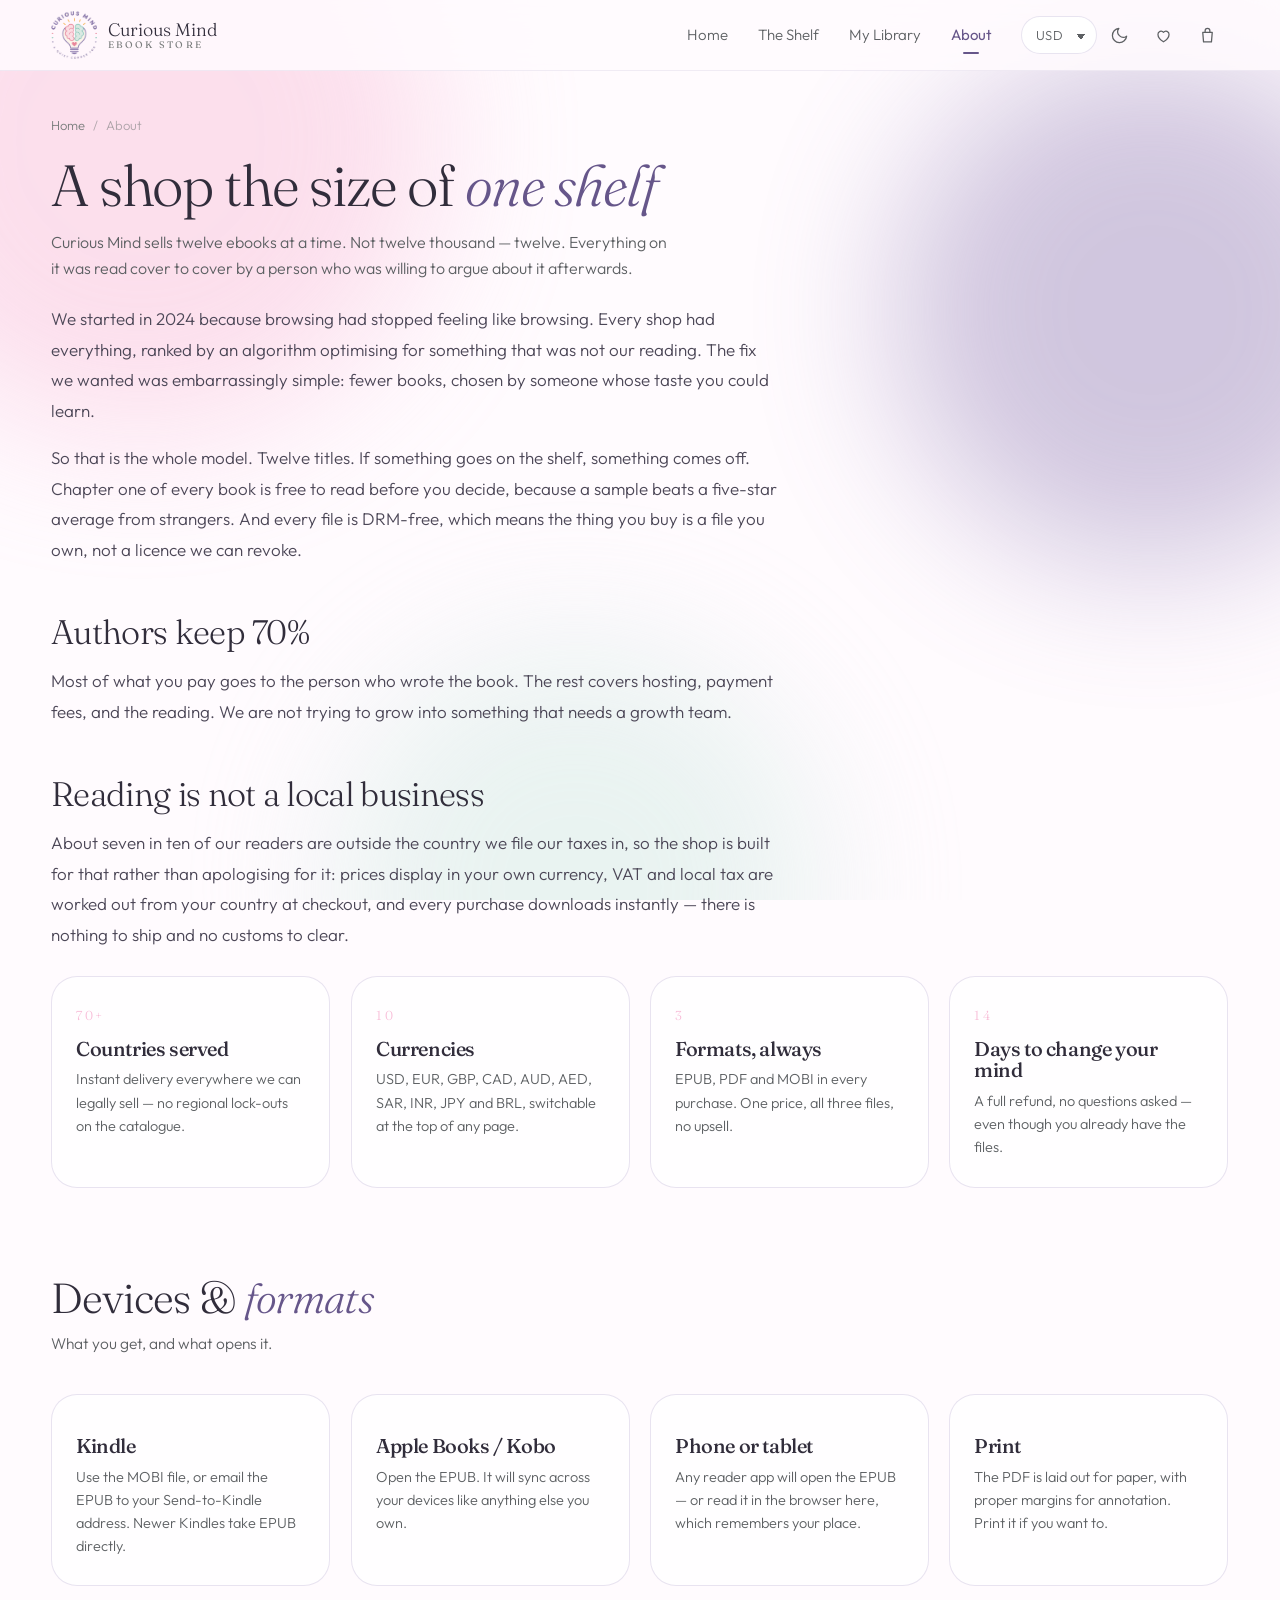
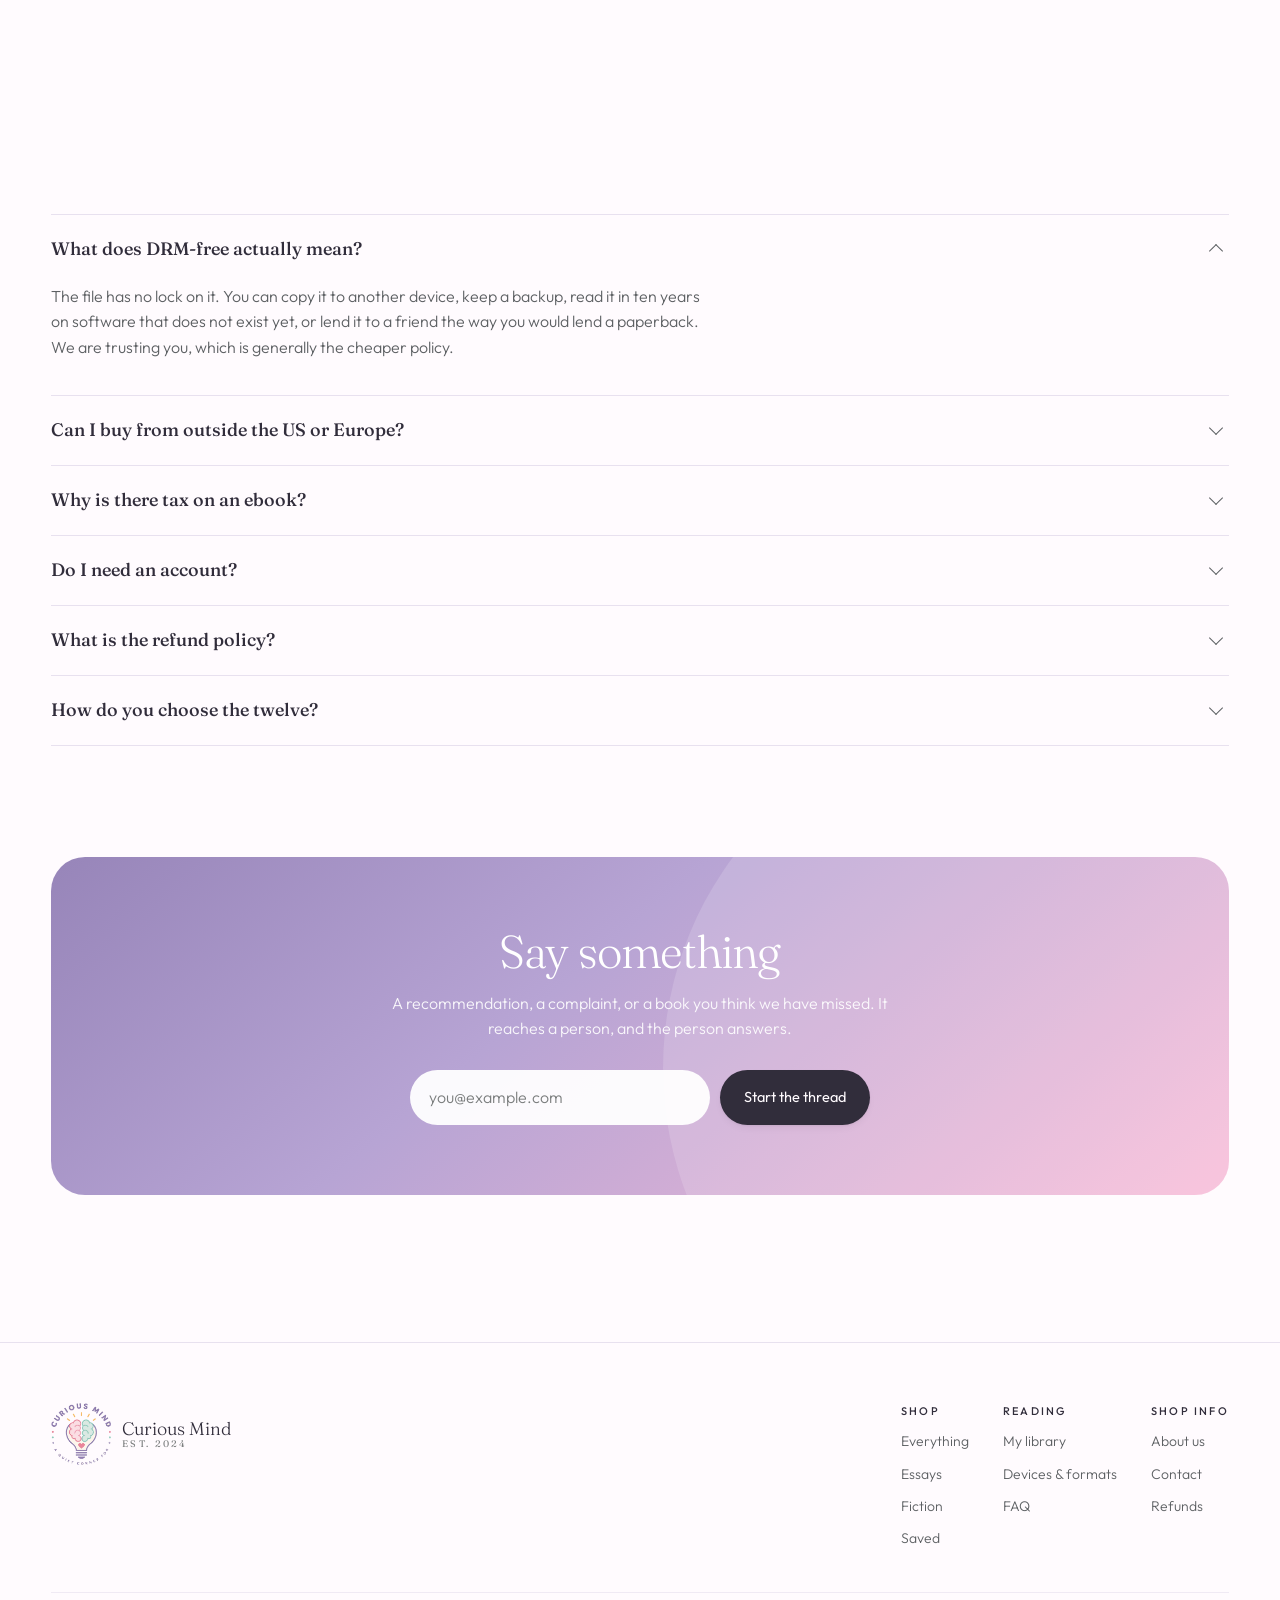
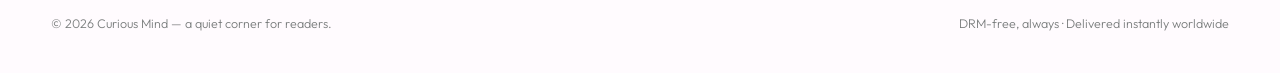
==== commit 8e451ab0: "Illustrate slides 2 and 3, and make the phone fast Slides 2 and 3 now carry generated illustrations " ====
--- a/about.html
+++ b/about.html
@@ -5,6 +5,22 @@
 <meta name="viewport" content="width=device-width, initial-scale=1">
 <title>About — Curious Mind</title>
 <meta name="description" content="A small ebook shop with strong opinions, shipping DRM-free books to readers in 70+ countries.">
+<meta name="theme-color" content="#FFFBFE" media="(prefers-color-scheme: light)">
+<meta name="theme-color" content="#15131c" media="(prefers-color-scheme: dark)">
+<meta property="og:type" content="website">
+<meta property="og:site_name" content="Curious Mind">
+<meta property="og:title" content="About — Curious Mind">
+<meta property="og:description" content="Stories today. Ideas forever. A shop the size of one shelf, serving readers in 70+ countries.">
+<meta property="og:url" content="https://digitaldotdeveloper.github.io/curious-mind/about.html">
+<meta property="og:image" content="https://digitaldotdeveloper.github.io/curious-mind/assets/og.jpg">
+<meta property="og:image:width" content="1200">
+<meta property="og:image:height" content="630">
+<meta property="og:image:alt" content="Curious Mind — a lightbulb pouring out books, mountains, a whale and a hot-air balloon">
+<meta name="twitter:card" content="summary_large_image">
+<meta name="twitter:title" content="About — Curious Mind">
+<meta name="twitter:description" content="Stories today. Ideas forever. A shop the size of one shelf, serving readers in 70+ countries.">
+<meta name="twitter:image" content="https://digitaldotdeveloper.github.io/curious-mind/assets/og.jpg">
+<link rel="canonical" href="https://digitaldotdeveloper.github.io/curious-mind/about.html">
 <link rel="icon" href="assets/favicon.ico">
 <link rel="preconnect" href="https://fonts.googleapis.com">
 <link rel="preconnect" href="https://fonts.gstatic.com" crossorigin>
@@ -12,7 +28,19 @@
 <link rel="stylesheet" href="assets/site.css">
 <link rel="stylesheet" href="assets/pages.css">
 </head>
-<body>
+<body class="pl-lock">
+<div class="pl" id="cmload" role="status" aria-label="Loading Curious Mind">
+  <div class="pl-in">
+    <img src="assets/logo.webp" alt="" width="92" height="96" fetchpriority="high">
+    <div>
+      <div class="pl-name">Curious Mind</div>
+      <div class="pl-slogan">Stories today. Ideas forever.</div>
+    </div>
+    <div class="pl-bar"><i class="pl-fill"></i></div>
+    <div class="pl-pct">0%</div>
+  </div>
+</div>
+
 <a class="skip" href="#main">Skip to content</a>
 
 <main id="main" class="shell">
--- a/assets/site.css
+++ b/assets/site.css
@@ -156,7 +156,11 @@
 .dpanel .dhead{display:flex;align-items:center;justify-content:space-between;margin-bottom:14px}
 .dpanel a{padding:14px 12px;border-radius:var(--r-sm);font-size:17px;color:var(--ink);transition:background .25s}
 .dpanel a:hover,.dpanel a[aria-current="page"]{background:var(--violet-soft)}
-.dpanel .dfoot{margin-top:auto;padding-top:18px;border-top:1px solid var(--line);color:var(--faint);font-size:13px}
+.dpanel .drow{display:flex;align-items:center;justify-content:space-between;gap:12px;
+  padding:12px;border-radius:var(--r-sm);font-size:15px;color:var(--muted)}
+.dpanel .drow .cursel{padding:8px 30px 8px 12px}
+.dpanel .dfoot{margin-top:auto;padding-top:18px;border-top:1px solid var(--line);color:var(--faint);
+  font-size:12.5px;line-height:1.6}
 
 /* ---------- buttons ---------- */
 .btn{display:inline-flex;align-items:center;justify-content:center;gap:9px;padding:13px 24px;border-radius:var(--r-pill);
@@ -222,6 +226,20 @@
 .cover .gloss{position:absolute;inset:0;z-index:4;pointer-events:none;opacity:0;transition:opacity .6s var(--ease);
   background:linear-gradient(105deg,rgba(255,255,255,.4) 0%,rgba(255,255,255,0) 34%,rgba(255,255,255,0) 66%,rgba(255,255,255,.16) 100%)}
 .cover svg.art{position:absolute;inset:0;width:100%;height:100%;display:block}
+/* generated cover art, when it exists, sits over the drawn one and fades in */
+.cover .coverimg{position:absolute;inset:0;width:100%;height:100%;object-fit:cover;z-index:2;
+  opacity:0;transition:opacity .7s var(--ease)}
+.cover.img-in .coverimg{opacity:1}
+/* Over real artwork the type needs its own footing. The title sits at the top
+   and the imprint at the foot, so the scrim darkens both ends and leaves the
+   middle of the illustration clear. */
+.cover.has-img .ctx{background:linear-gradient(to bottom,
+  rgba(28,23,38,.80) 0%, rgba(28,23,38,.52) 26%, rgba(28,23,38,.10) 48%,
+  rgba(28,23,38,0) 62%, rgba(28,23,38,.42) 100%)}
+.cover.has-img .ctx h3{text-shadow:0 1px 3px rgba(0,0,0,.55),0 2px 14px rgba(0,0,0,.4);
+  font-size:clamp(13px,6.6cqw,21px)}
+.cover.has-img .ctx .by{color:rgba(255,255,255,.94);text-shadow:0 1px 4px rgba(0,0,0,.6)}
+.cover.has-img .ctx .mark{color:rgba(255,255,255,.82);text-shadow:0 1px 4px rgba(0,0,0,.5)}
 .cover .ctx{position:absolute;inset:0;z-index:5;padding:9% 8% 7% 11%;display:flex;flex-direction:column;gap:.5em}
 .cover .ctx .by{font-size:clamp(8px,2.4cqw,10px);letter-spacing:.2em;text-transform:uppercase;color:rgba(255,255,255,.86)}
 .cover .ctx h3{font-size:clamp(14px,7.4cqw,23px);line-height:1.06;color:#fff;text-shadow:0 1px 14px rgba(0,0,0,.2)}
@@ -366,3 +384,57 @@
   .reveal,[data-fx]{opacity:1!important;transform:none!important}
   .scrollbar-fx{display:none}
 }
+
+
+/* ==========================================================================
+   Preloader
+   ========================================================================== */
+.pl{position:fixed;inset:0;z-index:9999;display:grid;place-items:center;background:var(--paper);
+  transition:opacity .5s var(--ease),visibility .5s}
+.pl-off{opacity:0;visibility:hidden;pointer-events:none}
+.pl-in{display:flex;flex-direction:column;align-items:center;gap:16px;text-align:center;padding:24px}
+.pl img{width:92px;height:auto;animation:plpulse 2.4s ease-in-out infinite}
+@keyframes plpulse{0%,100%{transform:scale(1);opacity:.92}50%{transform:scale(1.05);opacity:1}}
+.pl-name{font-family:'Fraunces',serif;font-size:21px;letter-spacing:-.01em;color:var(--ink)}
+.pl-slogan{margin-top:5px;font-size:10.5px;letter-spacing:.26em;text-transform:uppercase;color:var(--faint)}
+.pl-bar{width:170px;height:3px;border-radius:3px;background:var(--line);overflow:hidden}
+.pl-fill{display:block;height:100%;width:100%;transform:scaleX(0);transform-origin:0 50%;
+  background:linear-gradient(90deg,var(--violet),var(--blush));transition:transform .3s var(--ease)}
+.pl-pct{font-size:10.5px;letter-spacing:.14em;color:var(--faint)}
+body.pl-lock{overflow:hidden}
+@media (prefers-reduced-motion:reduce){ .pl img{animation:none} }
+
+/* ==========================================================================
+   Phones: cut the per-frame paint work.
+   Live blur, blend modes and backdrop-filter are what made the theme toggle
+   crawl — switching themes repaints every one of those layers at once.
+   ========================================================================== */
+@media (max-width:900px), (pointer:coarse){
+  /* soft-edged gradients instead of live blur filters */
+  .aura b{filter:none;opacity:.55}
+  .aura .a1{background:radial-gradient(closest-side,var(--blush),transparent 72%)}
+  .aura .a2{background:radial-gradient(closest-side,var(--violet),transparent 72%)}
+  .aura .a3{background:radial-gradient(closest-side,#cfe9e2,transparent 72%)}
+  html[data-theme="dark"] .aura .a3{background:radial-gradient(closest-side,#3b6f66,transparent 72%)}
+
+  /* a full-viewport blend layer is repainted on every scroll and theme change */
+  .grain{display:none}
+
+  /* backdrop-filter on a sticky bar is the most expensive thing on a phone */
+  .site-header{backdrop-filter:none;background:var(--paper)}
+  .drawer .dscrim{backdrop-filter:none}
+  .rbar{backdrop-filter:none;background:var(--paper)}
+  .arw,.h3-arw{backdrop-filter:none}
+
+  /* per-frame drop-shadow filters on moving artwork */
+  .hero-layers img,
+  html[data-theme="dark"] .hero-layers img,
+  .hero-layers .hl-scene img,
+  .hero-layers .hl-bulb img{filter:none}
+
+  /* theme switching should be instant, not a 400ms repaint of the document */
+  body{transition:none}
+
+  /* fewer promoted layers means less GPU memory pressure */
+  .hero-layers .hl-item,[data-par],.aura b,.h3-slide{will-change:auto}
+}
